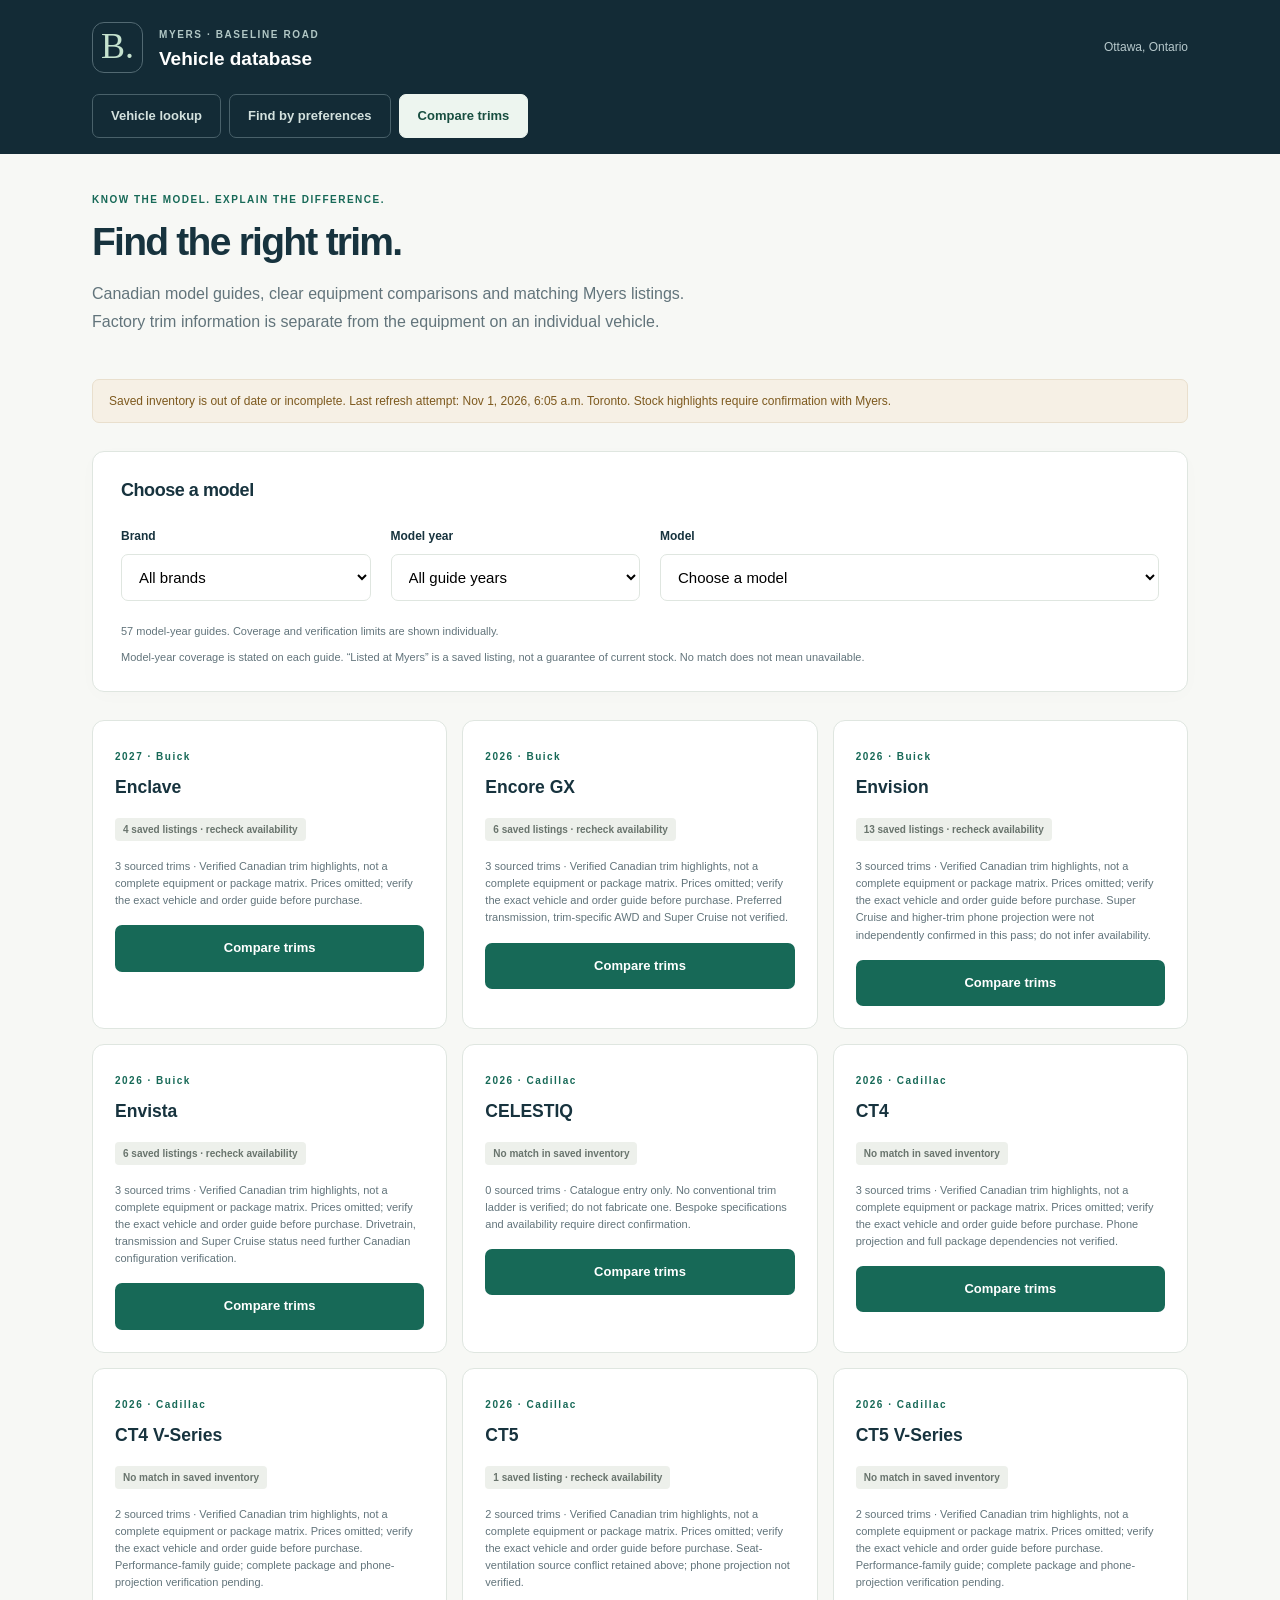
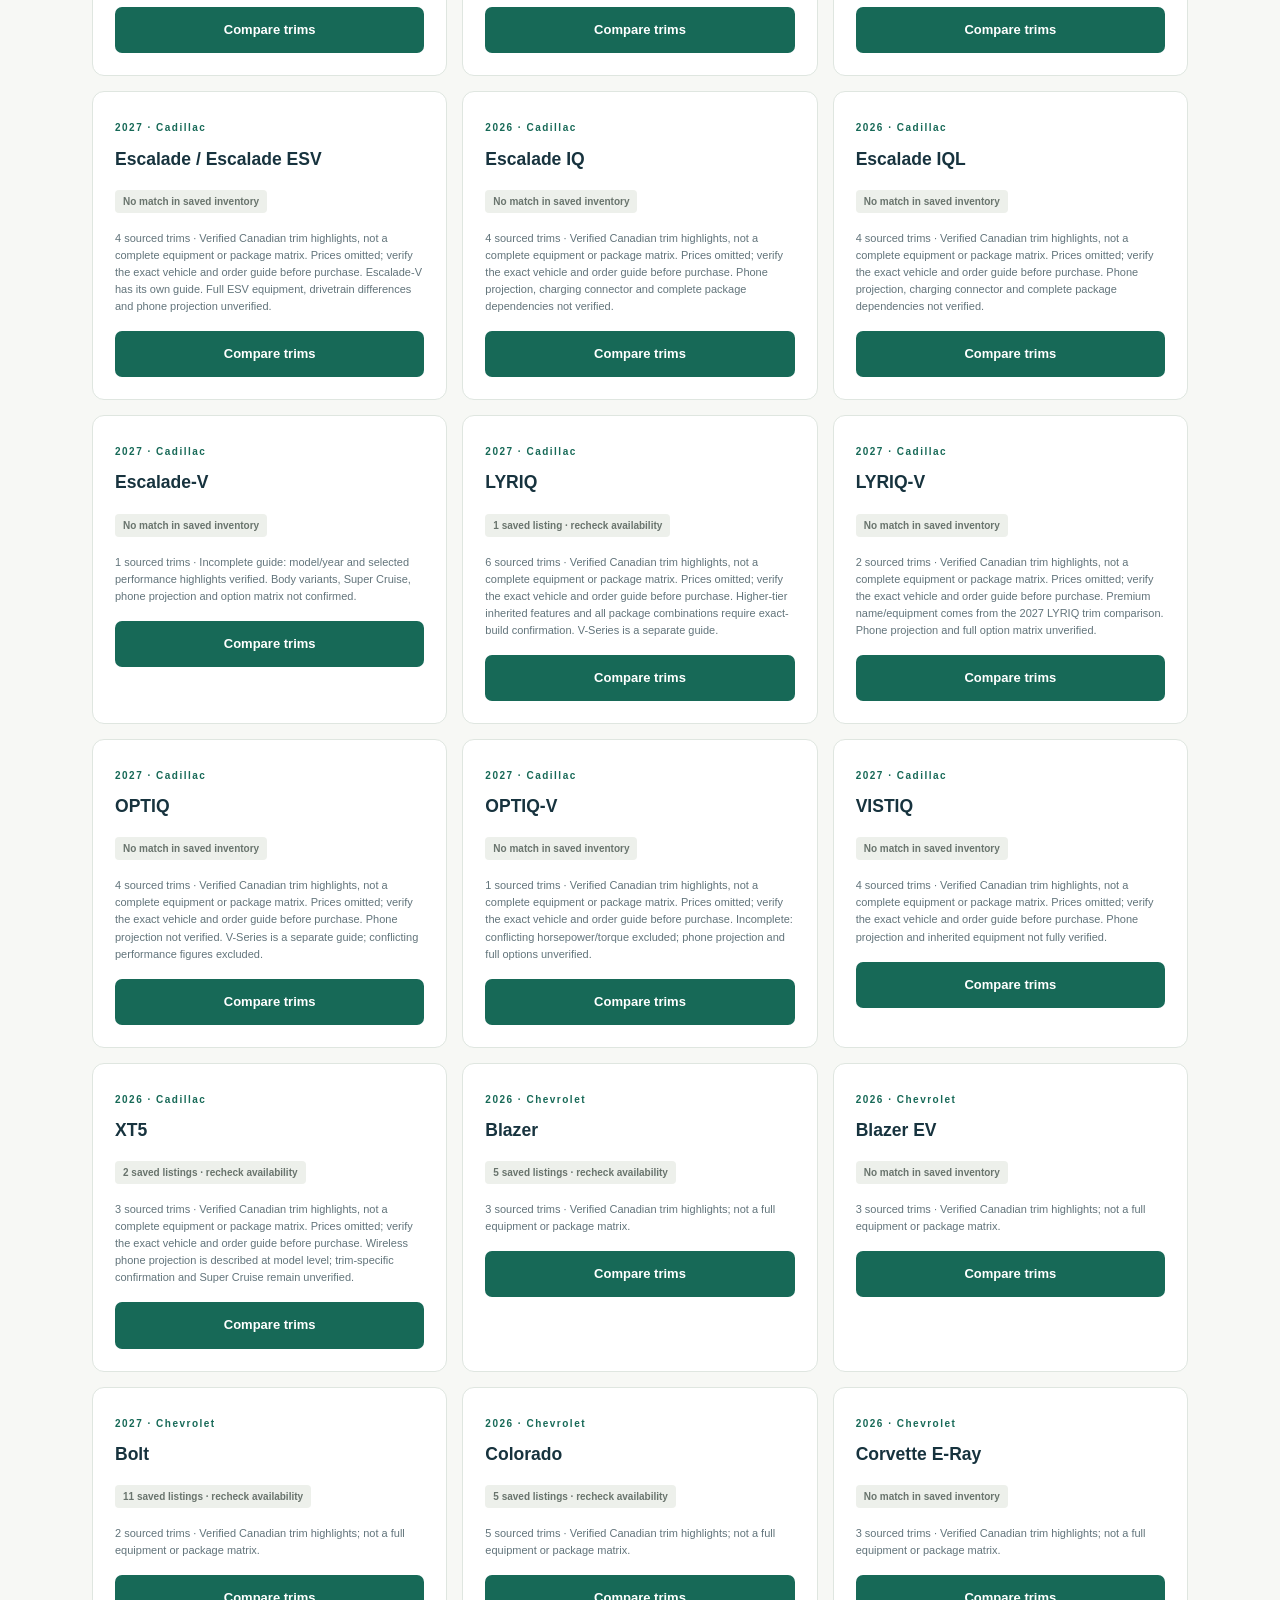
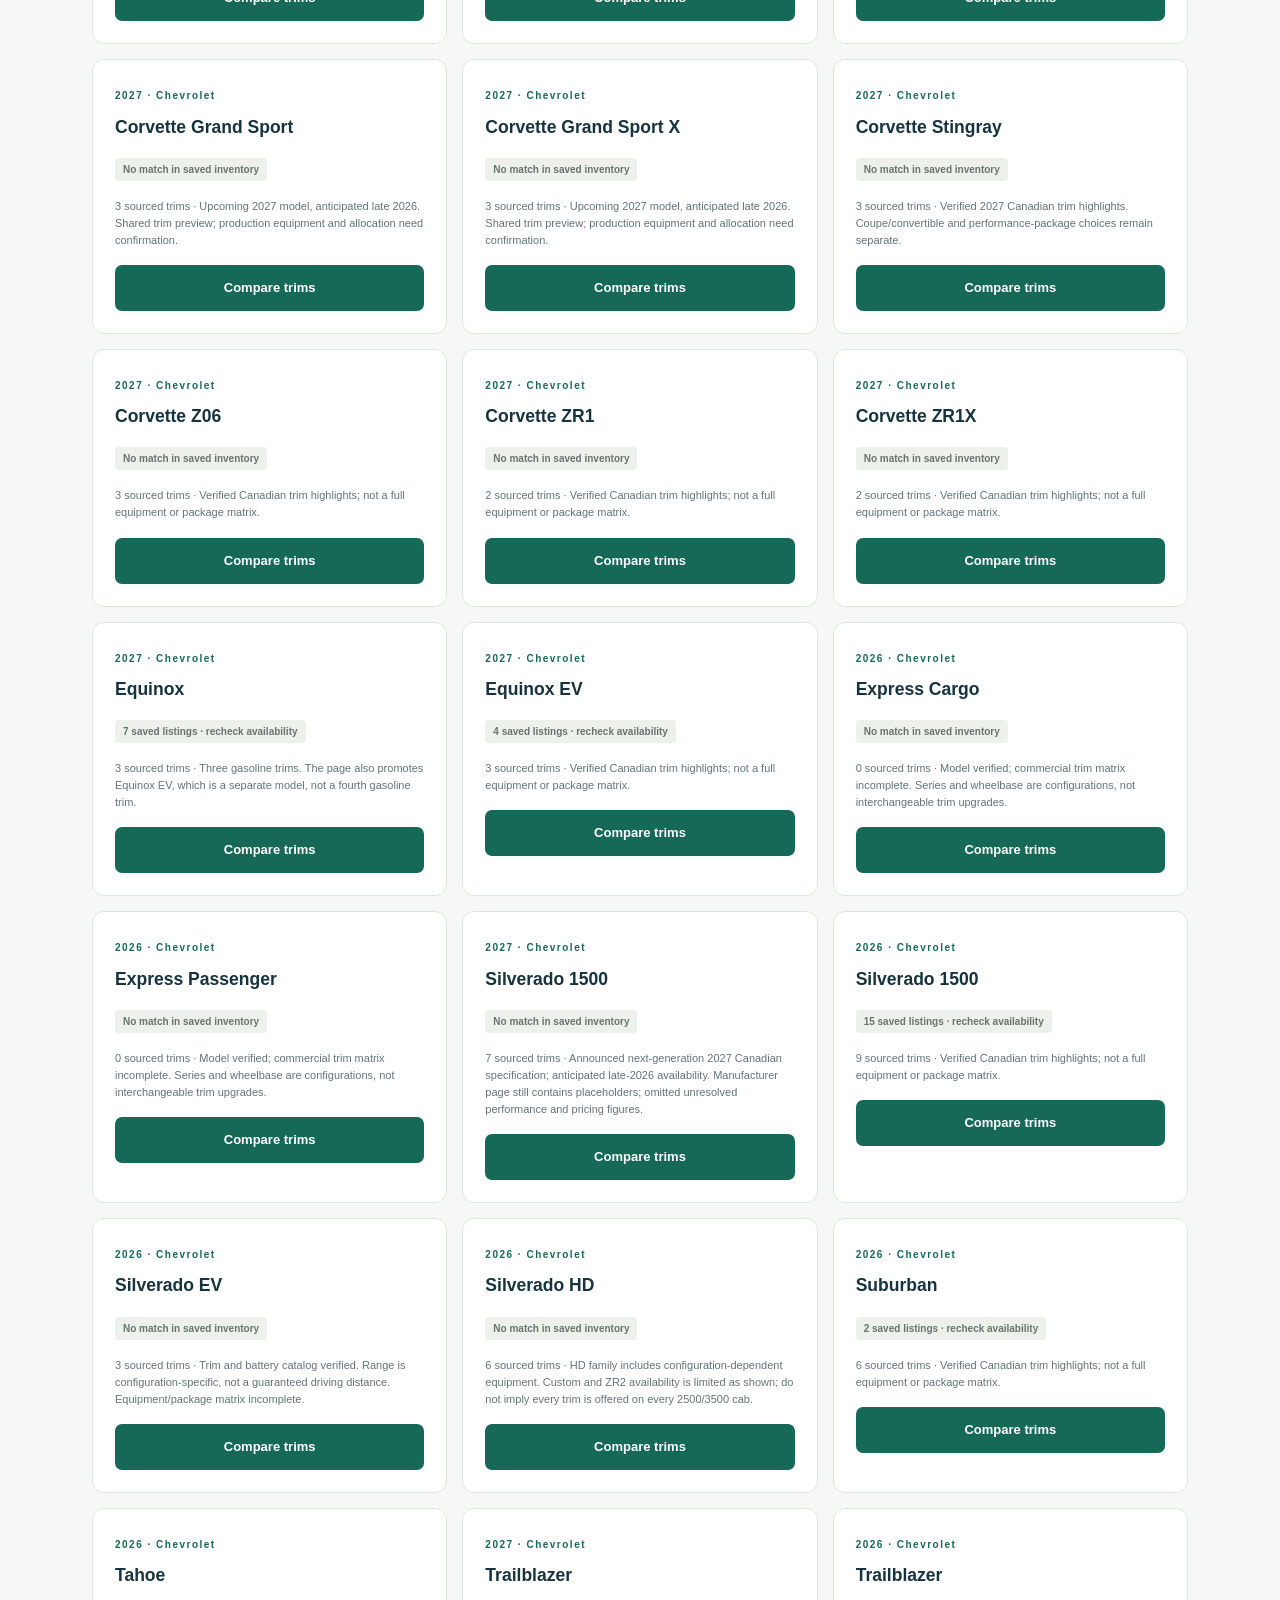
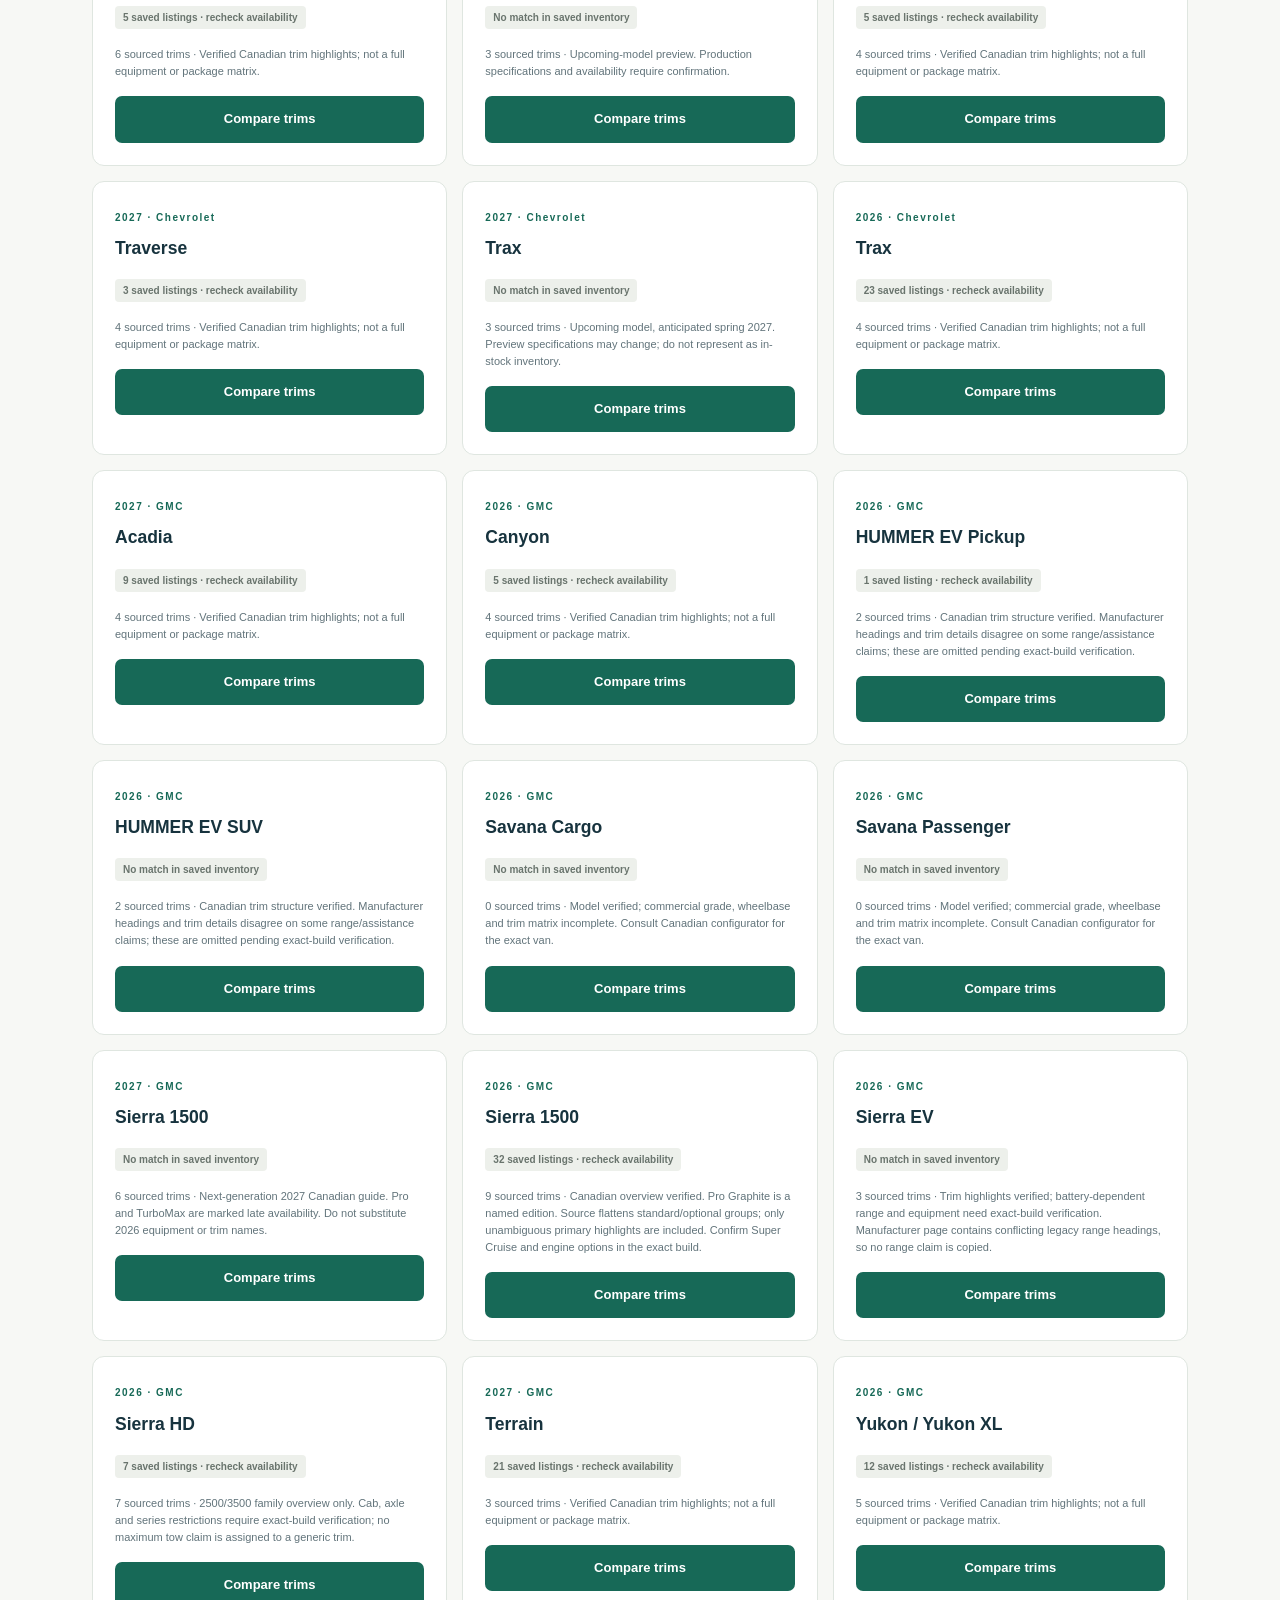
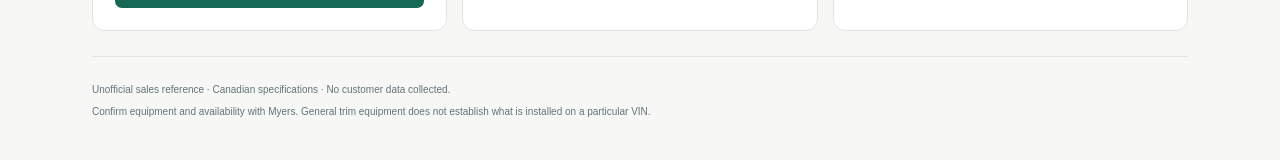
==== trims.html @ 9b8c40e8 "Add sourced Canadian model and trim guides with Myers listing matches" ====
<!doctype html>
<html lang="en"><head><meta charset="utf-8"><meta name="viewport" content="width=device-width,initial-scale=1"><meta name="theme-color" content="#132b36"><title>Baseline · Compare trims</title><link rel="stylesheet" href="styles.css"><link rel="stylesheet" href="trims.css"><script defer src="trims.js"></script></head>
<body><header><div class="shell brand"><div class="monogram" aria-hidden="true">B.</div><div><span class="eyebrow light">MYERS · BASELINE ROAD</span><p class="brand-name">Vehicle database</p></div><span class="location">Ottawa, Ontario</span></div><nav class="shell primary-nav" aria-label="Vehicle tools"><a href="index.html#lookup">Vehicle lookup</a><a href="index.html#preferences">Find by preferences</a><a href="trims.html" aria-current="page">Compare trims</a></nav></header>
<main class="shell"><section class="intro"><div><p class="eyebrow">KNOW THE MODEL. EXPLAIN THE DIFFERENCE.</p><h1>Find the right trim.</h1><p class="lede">Canadian model guides, clear equipment comparisons and matching Myers listings. Factory trim information is separate from the equipment on an individual vehicle.</p></div></section>
<p id="inventory-status" class="notice" role="status">Checking saved Myers listings…</p>
<section class="search-panel"><h2>Choose a model</h2><div class="guide-selectors"><div><label for="guide-make">Brand</label><select id="guide-make" disabled><option value="">All brands</option></select></div><div><label for="guide-year">Model year</label><select id="guide-year" disabled><option value="">All guide years</option></select></div><div><label for="guide-model">Model</label><select id="guide-model" disabled><option value="">Choose a model</option></select></div></div><p id="guide-status" role="status" class="hint">Loading verified guides…</p><p class="hint">Model-year coverage is stated on each guide. “Listed at Myers” is a saved listing, not a guarantee of current stock. No match does not mean unavailable.</p></section>
<div id="model-catalog" class="model-catalog" aria-label="Model guides"></div>
<article id="guide-output" hidden aria-labelledby="guide-title"></article>
<footer><p>Unofficial sales reference · Canadian specifications · No customer data collected.</p><p>Confirm equipment and availability with Myers. General trim equipment does not establish what is installed on a particular VIN.</p></footer></main></body></html>
---- styles.css ----
:root{color-scheme:light;--ink:#17333e;--muted:#62747b;--paper:#f6f7f4;--line:#dbe3df;--teal:#176957;--navy:#132b36}*{box-sizing:border-box}body{margin:0;background:var(--paper);font-family:Inter,ui-sans-serif,-apple-system,BlinkMacSystemFont,"Segoe UI",sans-serif;color:var(--ink);font-size:15px;line-height:1.55}.shell{max-width:1120px;margin:auto;padding-left:32px;padding-right:32px}header{background:var(--navy);color:white}.brand{height:94px;display:flex;align-items:center;gap:16px}.monogram{font-family:Georgia,serif;font-size:36px;width:51px;height:51px;line-height:46px;text-align:center;border:1px solid #526972;border-radius:12px;color:#c5e2ce}.eyebrow{font-size:10px;letter-spacing:.15em;font-weight:750;color:var(--teal);margin:0 0 12px}.eyebrow.light{color:#b1c7c5;letter-spacing:.16em}.brand-name{font-size:19px;font-weight:600;margin:0}.location{margin-left:auto;color:#b7c9cc;font-size:12px}.intro{display:flex;align-items:center;gap:60px;padding:53px 0 30px}.intro>div:first-child{max-width:700px}h1{font-size:43px;letter-spacing:-.045em;line-height:1.15;margin:0 0 16px;font-weight:650}.lede{color:var(--muted);max-width:600px;font-size:16px;margin:0}.address{min-width:180px;border-left:1px solid var(--line);padding-left:28px;display:flex;flex-direction:column;font-size:12px;color:var(--muted)}.address strong{color:var(--ink);font-size:13px}.address-icon{font-size:23px;line-height:1.6;color:var(--teal)}.health{border-top:1px solid var(--line);border-bottom:1px solid var(--line);padding:18px 0;display:flex;justify-content:space-between;gap:20px;font-size:12px}.health>div:first-child{display:grid;grid-template-columns:9px 1fr;column-gap:10px;align-items:center}.health strong{font-size:12px}.health #health-detail{grid-column:2;color:var(--muted)}.dot{height:7px;width:7px;border-radius:50%;background:var(--teal)}.dot.pending{background:#bc9654}.dot.stale{background:#b77521}.dot.error{background:#b34747}.schedule{text-align:right;color:var(--muted);display:flex;flex-direction:column}.schedule strong{color:var(--ink)}.search-panel{background:white;border:1px solid var(--line);padding:25px 28px 20px;border-radius:12px;margin:28px 0;box-shadow:0 3px 10px #17333e03}.search-top{display:flex;justify-content:space-between;align-items:center;margin-bottom:15px}h2{font-size:18px;font-weight:650;letter-spacing:-.025em;margin:0}.counter{font-size:11px;color:var(--muted);padding:4px 9px;background:var(--paper);border-radius:5px}label{font-size:12px;font-weight:600;display:block;margin-bottom:6px}.search-row{display:flex;gap:10px}input{border:1px solid #b8c7c0;border-radius:7px;padding:12px 14px;font:inherit;font-size:15px;width:100%;min-width:0;color:var(--ink);text-transform:uppercase;background:#fff}input::placeholder{text-transform:none;color:#819089}button{font:inherit;font-size:13px;border:0;border-radius:7px;padding:13px 22px;color:white;background:var(--teal);font-weight:650;white-space:nowrap;cursor:pointer}button:hover{background:#105445}button span{margin-left:18px}input:focus-visible,button:focus-visible,a:focus-visible,summary:focus-visible{outline:3px solid #86bdaa;outline-offset:3px}.hint{font-size:11px;margin:9px 0 0;color:var(--muted)}.results-heading{display:flex;align-items:center;justify-content:space-between;margin:30px 0 15px}.results-heading h2{font-size:15px}.text-button{padding:4px 0;background:transparent;color:var(--teal);font-size:12px}.text-button:hover{background:transparent;text-decoration:underline}.empty{border:1px dashed #cbd7d0;border-radius:12px;padding:38px 20px;text-align:center;color:var(--muted);background:#ffffff66}.empty-symbol{font-size:34px;color:#87a59a;line-height:1;margin-bottom:12px}.empty h3{font-size:16px;color:var(--ink);margin:0 0 6px}.empty p{font-size:13px;margin:0;max-width:520px;margin-inline:auto}.vehicle{background:#fff;border:1px solid var(--line);border-radius:12px;overflow:hidden;margin-bottom:16px}.vehicle-header{padding:24px 26px 20px;display:flex;justify-content:space-between;gap:18px}.vehicle h3{font-size:23px;line-height:1.3;letter-spacing:-.035em;margin:4px 0 8px;font-weight:650}.vehicle .eyebrow{margin:0}.identifiers{font-size:12px;color:var(--muted);display:flex;flex-wrap:wrap;gap:5px 18px}.identifiers span{overflow-wrap:anywhere}.identifiers b{color:var(--ink);font-weight:500}.source-link{font-size:12px;font-weight:600;white-space:nowrap;color:var(--teal);align-self:start;text-decoration:none;padding-top:4px}.source-link:hover{text-decoration:underline}.price{font-size:15px;color:var(--ink);font-weight:600;margin:10px 0 0}.feature-section{padding:20px 26px;border-top:1px solid var(--line);background:#fcfdfb}.section-label{font-size:12px;font-weight:650;margin:0 0 13px}.feature-grid{display:grid;grid-template-columns:1fr 1fr;column-gap:35px}.feature{display:flex;align-items:center;justify-content:space-between;gap:10px;padding:9px 0;border-bottom:1px solid #edf0eb;font-size:12px}.badge{display:inline-block;font-size:10px;font-weight:600;line-height:1.5;padding:3px 7px;border-radius:4px;white-space:nowrap}.badge.present{color:#176048;background:#e5f1e9}.badge.absent{color:#794c36;background:#f5e9e2}.badge.not_confirmed{color:#69746d;background:#edf0eb}.evidence{font-size:11px;color:var(--muted);margin:0;padding:2px 0 10px;grid-column:1/-1}.details{border-top:1px solid var(--line);padding:0 26px}summary{padding:17px 0;cursor:pointer;font-size:12px;font-weight:650}.specs{display:grid;grid-template-columns:1fr 1fr;gap:0 30px;margin:0 0 20px}.spec{display:grid;grid-template-columns:minmax(100px,1fr) 1.5fr;gap:15px;border-top:1px solid #edf0eb;padding:9px 0;font-size:12px;overflow-wrap:anywhere}.spec dt{color:var(--muted)}.spec dd{margin:0}.packages{padding-left:18px;font-size:12px}.observed{font-size:10px;color:var(--muted);padding:0 26px 17px;margin:0}.notice{padding:12px 16px;font-size:12px;border-radius:7px;background:#fbf0db;color:#7d591e;border:1px solid #ecdbb8;overflow-wrap:anywhere}.reading-guide{display:grid;grid-template-columns:1fr 1fr;gap:30px;border-top:1px solid var(--line);padding:30px 0;margin-top:35px}.guide-title .eyebrow{margin-bottom:9px}.reading-guide h2{font-size:21px;font-family:Georgia,serif;font-weight:400}.reading-guide p{font-size:11px;color:var(--muted);margin:0 0 9px}.reading-guide .badge{margin-right:7px}footer{border-top:1px solid var(--line);padding:20px 0 35px;color:var(--muted);font-size:10px}footer p{margin:4px 0}a{color:var(--teal)}.sr-only{position:absolute;width:1px;height:1px;overflow:hidden;clip:rect(0,0,0,0);white-space:nowrap}[hidden]{display:none!important}@media(max-width:700px){.shell{padding-left:20px;padding-right:20px}.brand{height:79px}.monogram{height:44px;width:44px;line-height:39px;font-size:30px}.brand-name{font-size:17px}.location,.address{display:none}.intro{padding:34px 0 25px}h1{font-size:34px}.lede{font-size:14px}.health{align-items:start;gap:15px}.schedule{max-width:125px;font-size:10px}.schedule strong{font-size:10px}.health strong{font-size:11px}.health #health-detail{font-size:10px}.search-panel{padding:20px 18px}.search-row{flex-direction:column}.search-row button{padding:12px}.search-row input{font-size:16px}.feature-grid,.specs{grid-template-columns:1fr}.feature{font-size:12px}.vehicle-header{padding:20px;display:block}.vehicle h3{font-size:21px}.source-link{display:inline-block;margin-top:12px}.feature-section,.details{padding-left:20px;padding-right:20px}.observed{padding-left:20px;padding-right:20px}.reading-guide{grid-template-columns:1fr;gap:18px}.identifiers{display:block}.identifiers span{display:block}.counter{font-size:10px}.spec{grid-template-columns:1fr 1.4fr}}@media(prefers-reduced-motion:no-preference){button,a{transition:background-color .15s ease}}

.coverage{font-size:12px;color:var(--muted);margin:16px 0;padding:0 2px}.coverage p{margin:4px 0}.coverage summary{padding:6px 0}.coverage ul{padding-left:20px}.coverage li{margin:5px 0;overflow-wrap:anywhere}



.badge.package_verified{color:#285b78;background:#e6eff6}.evidence-source{display:inline-block;margin:4px 8px 4px 0;font-size:11px}.evidence-provenance{display:block;font-size:11px;color:var(--muted)}

.package-panel{padding:20px 26px;border-top:1px solid var(--line)}.package-audit{font-size:11px;color:var(--muted);margin:0 0 12px}.package-audit.needs-review{color:#855f2a}.package-content{border-top:1px solid #edf0eb}.package-content summary{display:flex;justify-content:space-between;align-items:center;gap:12px;padding:12px 0}.package-content summary:before{content:"+";font-size:15px;color:var(--teal)}.package-content[open] summary:before{content:"−"}.package-name{flex:1}.package-reason{font-size:11px;color:var(--muted)}.package-content .hint{margin-bottom:10px}.package-content .evidence-source{margin-bottom:12px}@media(max-width:700px){.package-panel{padding:20px}.package-content summary{flex-wrap:wrap}.package-content summary .badge{margin-left:22px}}

.paint-identity{display:flex;flex-direction:column;gap:3px;margin:14px 0 6px;padding:10px 12px;border-left:3px solid #8bb3a4;background:#f2f6f0;font-size:13px;overflow-wrap:anywhere}.paint-identity strong{font-weight:650}.paint-identity span{font-size:12px;color:var(--muted)}.paint-evidence{font-size:12px;color:var(--muted)}

.engine-identity{padding:12px 0 3px;margin-top:10px;border-top:1px solid var(--line)}.engine-identity .section-label{margin:0 0 4px}.engine-summary{font-size:13px;font-weight:600;margin:0 0 10px}.engine-fields{display:flex;flex-wrap:wrap;gap:10px 22px;margin:0}.engine-fields div{min-width:90px}.engine-fields dt{font-size:10px;color:var(--muted)}.engine-fields dd{margin:0;font-size:11px;overflow-wrap:anywhere}

/* Customer-facing information hierarchy: calm, legible, no decorative imagery. */
:root{--paper:#f7f8f5;--line:#dfe6e0}.shell{max-width:1160px}.intro{padding-top:46px;padding-bottom:32px}.lede{line-height:1.7;max-width:610px}.health{padding:16px 0}.coverage{margin:12px 0}.coverage>summary{font-size:11px;color:var(--muted);font-weight:500;display:list-item;padding:4px 0}.coverage[open]{padding:12px 16px;border:1px solid var(--line);border-radius:8px;background:#fff}.coverage #refresh-diagnostic{overflow-wrap:anywhere;max-height:180px;overflow:auto}.notice{margin:12px 0;font-size:12px;background:#f6f0e5;border-color:#e9dfcd}.search-panel{box-shadow:0 4px 20px #20392f04;padding:25px 28px}.vehicle{margin-bottom:22px;border-radius:13px;box-shadow:0 3px 16px #17333e03}.vehicle-header{padding:26px 28px 23px}.vehicle-header>div:first-child{flex:1;min-width:0}.vehicle h3{font-size:25px;line-height:1.25;margin-bottom:14px}.identifiers{gap:7px 24px;font-size:12px}.identifiers b{font-weight:600;font-variant-numeric:tabular-nums;letter-spacing:.035em}.paint-identity{border:0;border-radius:6px;background:#eff4ee;padding:12px 14px;margin-top:18px;max-width:640px}.paint-identity strong{font-size:14px}.engine-identity{margin-top:16px;padding-top:15px}.engine-summary{font-size:15px;letter-spacing:-.01em;line-height:1.5}.engine-fields{gap:12px 22px}.engine-fields dt{font-size:10px;letter-spacing:.02em}.engine-fields dd{font-size:12px;margin-top:2px}.feature-section{background:#fbfcfa;padding:22px 28px}.feature{padding:10px 0}.section-label{font-size:12px}.badge{font-size:10px;font-weight:550;padding:4px 8px}.package-panel{padding:20px 28px}.package-content summary{font-weight:550}.package-content .packages{line-height:1.7}.details{padding-inline:28px}.details>summary{font-size:12px;color:var(--teal);font-weight:550}.package-audit{line-height:1.7}.source-link{border:1px solid #d6e2d9;border-radius:6px;padding:8px 11px;font-size:11px}.observed{font-size:10px;padding-inline:28px;line-height:1.6}.reading-guide{padding-block:32px}.reading-guide p{line-height:1.8}.reading-guide .badge{vertical-align:baseline}footer{line-height:1.8}
@media(max-width:700px){.intro{padding-top:30px;padding-bottom:25px}.search-panel{padding:20px}.vehicle-header{padding:22px 20px}.vehicle h3{font-size:23px}.vehicle-header .source-link{margin-top:16px}.identifiers span{margin-bottom:5px}.engine-fields{display:grid;grid-template-columns:repeat(2,minmax(0,1fr));gap:12px 16px}.engine-fields div{min-width:0}.engine-summary{font-size:14px}.feature-section,.package-panel{padding:20px}.details{padding-inline:20px}.observed{padding-inline:20px}.package-content summary .badge{margin-top:2px}.paint-identity{margin-top:14px}.coverage>summary{font-size:11px}}
/* Customer-facing essentials and comparison */
.intro{padding-top:38px;gap:35px}h1{font-size:39px}.vehicle-header>div:first-child{flex:1;min-width:0}.quick-facts{display:grid;grid-template-columns:1fr 1fr;gap:12px 24px;margin:20px 0 0}.quick-facts>div{border-left:2px solid #9bc1b2;padding-left:12px}.quick-facts dt{font-size:11px;color:var(--muted);margin-bottom:3px}.quick-facts dd{margin:0;font-size:15px;font-weight:600;overflow-wrap:anywhere}.card-actions{padding:0 26px 18px;display:flex;gap:8px}.secondary-button{background:#eef4f0;color:var(--teal);padding:8px 12px;font-size:11px}.secondary-button:hover{background:#ddebe3}.compare-panel{border:1px solid #bdcfc5;background:#fff;border-radius:12px;padding:24px 28px;margin:24px 0}.compare-panel .eyebrow{margin-bottom:5px}.compare-intro{font-size:12px;color:var(--muted);margin:0 0 16px}.compare-selectors{display:grid;grid-template-columns:1fr 1fr;gap:20px}.compare-selector{background:#f7f9f6;padding:15px;border-radius:8px;border:1px solid var(--line)}.compare-selector input{font-size:13px;padding:10px}.compare-selector button[type=submit]{font-size:12px;padding:10px 12px}.selected-vehicle{font-size:12px;margin-top:10px;min-height:20px;overflow-wrap:anywhere}.difference-toggle{display:flex;align-items:center;gap:8px;margin:20px 0 8px;font-size:12px;cursor:pointer}.difference-toggle input{width:17px;height:17px;margin:0;accent-color:var(--teal)}.comparison-scroll{overflow-x:auto;margin-top:16px;border:1px solid var(--line);border-radius:8px}.comparison-scroll:focus-visible{outline:3px solid #86bdaa;outline-offset:3px}.comparison-table{border-collapse:collapse;width:100%;table-layout:fixed;min-width:520px;font-size:12px}.comparison-table th,.comparison-table td{text-align:left;vertical-align:top;padding:13px 15px;border-bottom:1px solid var(--line);overflow-wrap:anywhere}.comparison-table tr:last-child>*{border-bottom:0}.comparison-table th:first-child{width:25%;font-weight:600}.comparison-table thead{background:var(--navy);color:#fff}.comparison-table thead strong{display:block;font-size:14px;margin:7px 0}.comparison-table small{display:block;font-weight:400;color:#d4e0de;font-size:10px}.comparison-letter{display:inline-block;background:#37575e;border-radius:4px;padding:2px 8px;font-size:11px}.comparison-table tbody th{color:var(--muted)}.comparison-table td+td{border-left:1px solid var(--line)}.comparison-table tr.different{background:#f1f6f3}.comparison-table .unknown{color:#727b76;font-weight:400}.comparison-empty{color:var(--muted);padding:24px!important}.package-items>li{margin:10px 0}.package-item-name{margin-right:8px}.item-evidence{margin-top:4px;color:var(--muted)}.item-evidence summary{padding:3px 0;font-size:11px}.item-evidence p{font-size:11px;margin:5px 0}.coverage{border-bottom:1px solid var(--line);padding-bottom:8px}.coverage>summary{font-size:11px}button:disabled,input:disabled{opacity:.5;cursor:default}.source-link{white-space:normal;min-width:110px}.package-panel>.section-label{margin-bottom:7px}#compare-status{min-height:18px}
@media(max-width:700px){h1{font-size:33px}.compare-panel{padding:20px}.compare-selectors{grid-template-columns:1fr;gap:12px}.compare-selector .search-row{flex-direction:row}.compare-selector input{font-size:16px}.quick-facts{gap:13px}.quick-facts dd{font-size:14px}.card-actions{padding-left:20px;padding-right:20px}.compare-panel .search-top{gap:15px;align-items:flex-start}.compare-panel .text-button{white-space:normal;text-align:left}.comparison-table th,.comparison-table td{padding:12px 10px}}@media(max-width:380px){.quick-facts{grid-template-columns:1fr}.shell{padding-left:14px;padding-right:14px}.compare-panel{padding:16px}}

#refresh-diagnostic,.coverage p{overflow-wrap:anywhere}.compare-heading:focus{outline:none}

/* Search feedback stays directly beside the controls, not below the comparison. */
.search-feedback{margin-top:16px;padding:12px 14px;border:1px solid var(--line);border-radius:7px;background:var(--paper);font-size:13px;overflow-wrap:anywhere}.search-feedback p{margin:0}.search-feedback.success{background:#eaf5ee;border-color:#a7c9b3;color:#174d38}.search-feedback.notice{background:#fbf0db;border-color:#ecdbb8;color:#704d18}.search-feedback.error{background:#faeded;border-color:#d8aaaa;color:#7a3030}.search-feedback-actions{display:flex;flex-wrap:wrap;gap:8px 16px;align-items:center}.search-feedback-actions:has(button:not([hidden])){margin-top:10px}#results-title{scroll-margin-top:24px}#results-title:focus-visible{outline:3px solid #86bdaa;outline-offset:5px}

.vehicle-designations{display:flex;gap:8px;flex-wrap:wrap;margin:-4px 0 14px}.badge.condition{background:#e5f1e9;color:#174d38;font-size:12px}.badge.demo{background:#e6eff6;color:#285b78;font-size:12px}.quick-facts .odometer-fact{border-left-color:var(--teal)}

.seating-details{padding:4px 0 20px;margin-bottom:18px;border-bottom:1px solid var(--line)}.seating-details .quick-facts{margin-top:10px}.seating-details .hint{overflow-wrap:anywhere}

/* Two focused tools; preference cards stay compact until details are requested. */
.primary-nav{display:flex;gap:8px;padding-bottom:16px}.primary-nav a{display:inline-flex;align-items:center;justify-content:center;min-height:44px;padding:10px 18px;border:1px solid #49616a;border-radius:7px;color:#d3e1de;font-size:13px;font-weight:600;text-decoration:none}.primary-nav a:hover{background:#29444e}.primary-nav a[aria-current=page]{background:#edf5ef;border-color:#edf5ef;color:#184e40}.preferences-panel{background:#fff;border:1px solid var(--line);border-radius:12px;margin:28px 0;padding:26px 28px;box-shadow:0 4px 20px #20392f04}.preferences-panel .eyebrow{margin-bottom:6px}.preferences-intro{font-size:13px;color:var(--muted);margin:0 0 24px;max-width:690px}.preferences-intro strong{color:var(--ink)}.preferences-panel fieldset{border:0;padding:0;margin:0;min-width:0}.preferences-panel legend{padding:0;margin-bottom:14px;float:none}.preference-fields{display:grid;grid-template-columns:repeat(4,minmax(0,1fr));gap:20px 16px}.preference-fields>div{min-width:0}.preference-fields label{margin-bottom:7px}.preference-fields input,.preference-fields select{width:100%;min-width:0;min-height:46px;padding:11px 12px;border:1px solid #b8c7c0;border-radius:7px;font:inherit;font-size:14px;color:var(--ink);background-color:#fff;text-transform:none}.preference-fields select{padding-right:26px}.preference-fields select:focus-visible{outline:3px solid #86bdaa;outline-offset:3px}.preference-notes{margin:17px 0 22px;padding:12px 14px;background:var(--paper);border-radius:7px}.preference-notes p{color:var(--muted);font-size:11px;line-height:1.7;margin:0 0 2px}.preferences-panel .required-features{border-top:1px solid var(--line);padding-top:15px;margin-top:8px}.required-features legend{padding-right:12px}.required-features legend span{display:inline-block;font-size:11px;color:var(--muted);font-weight:400;margin-left:5px}.preference-feature-grid{display:grid;grid-template-columns:repeat(3,minmax(0,1fr));gap:10px}.preference-feature{display:flex;align-items:center;gap:10px;min-height:46px;padding:11px 12px;border:1px solid var(--line);border-radius:7px;margin:0;font-weight:500;font-size:12px;cursor:pointer;line-height:1.4}.preference-feature:hover{background:#f3f7f2}.preference-feature:has(input:checked){border-color:#6a9b86;background:#edf6ef;color:#174d38}.preference-feature input{width:17px;height:17px;flex-shrink:0;margin:0;padding:0;accent-color:var(--teal)}.preference-submit{display:flex;align-items:center;gap:24px;margin-top:24px}.preference-submit button{min-height:44px}.preference-accuracy{line-height:1.7;margin-top:12px;max-width:850px}.preference-results-heading{display:flex;align-items:end;justify-content:space-between;gap:16px;margin:28px 0 14px}.preference-results-heading .eyebrow{margin-bottom:6px}.preference-results-heading p:not(.eyebrow){font-size:11px;color:var(--muted);margin:0}.applied-preferences{display:flex;flex-wrap:wrap;gap:7px;margin-bottom:20px}.preference-chip{padding:5px 10px;border-radius:6px;border:1px solid #d2e2d7;background:#edf4ed;font-size:11px;line-height:1.5;color:#295b47}.preference-results{display:grid;grid-template-columns:repeat(2,minmax(0,1fr));gap:18px}.match-card{display:flex;flex-direction:column;min-width:0;border:1px solid var(--line);background:#fff;border-radius:12px;padding:22px;box-shadow:0 3px 16px #17333e03}.match-designations{display:flex;gap:7px;align-items:center;flex-wrap:wrap}.match-designations .badge{font-size:10px}.match-body{font-size:11px;color:var(--muted);margin-left:auto}.match-card h3{font-size:20px;line-height:1.3;letter-spacing:-.025em;font-weight:650;margin:14px 0 8px}.match-stock{font-size:10px;color:var(--muted);overflow-wrap:anywhere;letter-spacing:.015em;margin:0}.match-price{font-size:22px;font-weight:650;letter-spacing:-.03em;line-height:1.3;margin:18px 0}.match-facts{display:grid;grid-template-columns:minmax(65px,.6fr) minmax(0,1.4fr);gap:14px;margin:0 0 14px}.match-facts dt{font-size:10px;color:var(--muted);margin-bottom:3px}.match-facts dd{font-size:12px;font-weight:550;margin:0;overflow-wrap:anywhere}.match-proof{color:#295b47;font-size:11px;margin:0 0 8px}.match-observed{font-size:10px;color:var(--muted);margin:0 0 18px}.match-actions{display:flex;align-items:center;gap:7px;flex-wrap:wrap;margin-top:auto;padding-top:16px;border-top:1px solid var(--line)}.match-actions button{min-height:42px;padding:9px 12px;font-size:11px}.match-actions .match-detail-button{margin-right:auto}.more-matches{display:flex;flex-direction:column;align-items:center;gap:12px;padding:24px 0 12px}.more-matches .hint{margin:0}.more-matches button{min-height:44px}.preference-detail-heading{display:flex;align-items:center;gap:20px;margin:28px 0 18px}.preference-detail-heading button{min-height:44px}#preferences-heading,#search-heading,#preference-results-title,#preference-detail-title,.match-card{scroll-margin-top:24px}#preferences-heading:focus-visible,#search-heading:focus-visible,#preference-results-title:focus-visible,#preference-detail-title:focus-visible,.match-card:focus-visible{outline:3px solid #86bdaa;outline-offset:5px}.preference-fields select:disabled,fieldset:disabled .preference-feature{opacity:.5;cursor:default}
@media(max-width:900px){.preference-fields{grid-template-columns:repeat(2,minmax(0,1fr))}.preference-feature-grid{grid-template-columns:repeat(2,minmax(0,1fr))}}
@media(max-width:700px){.primary-nav{gap:8px;padding-bottom:14px}.primary-nav a{font-size:12px;padding:10px 13px;flex:1}.preferences-panel{padding:22px 20px}.preferences-panel .search-top{align-items:start;gap:12px}.preferences-panel .search-top>.counter{display:none}.preferences-intro{font-size:13px;margin-bottom:22px}.preference-fields{gap:17px 12px}.preference-fields input,.preference-fields select{font-size:16px;padding:11px 9px}.preference-fields select{padding-right:22px}.preference-fields label{font-size:11px}.required-features legend span{display:block;margin:3px 0 0}.preference-feature-grid{gap:8px}.preference-feature{font-size:11px;padding:10px;gap:8px}.preference-submit{gap:18px;flex-wrap:wrap}.preference-submit button[type=submit]{width:100%;font-size:13px}.preference-submit .text-button{margin-top:-8px}.preference-results{grid-template-columns:1fr;gap:14px}.preference-results-heading{display:block}.preference-results-heading p:not(.eyebrow){margin-top:8px}.match-card{padding:20px}.match-card h3{font-size:21px}.match-facts{grid-template-columns:minmax(65px,.7fr) minmax(0,1.3fr)}.preference-detail-heading{flex-wrap:wrap;gap:12px}.preference-detail-heading h2{font-size:15px}}
@media(max-width:380px){.primary-nav a{font-size:11px;padding:9px}.preferences-panel{padding:20px 16px}.preference-feature-grid{grid-template-columns:1fr}.preference-fields{grid-template-columns:1fr}.match-actions{gap:6px}.match-actions button{padding:9px 10px}}
---- trims.css ----
.guide-selectors{display:grid;grid-template-columns:1fr 1fr 2fr;gap:20px;margin:22px 0}.guide-selectors label{display:block;margin-bottom:8px}.guide-selectors select{width:100%;padding:13px;border:1px solid var(--line);background:white;border-radius:7px;font:inherit}.model-catalog{display:grid;grid-template-columns:repeat(3,1fr);gap:15px;margin:25px 0}.model-card,.trim-card{border:1px solid var(--line);border-radius:12px;background:white;padding:22px}.model-card h3{margin:8px 0 15px}.model-card button{width:100%;margin-top:16px}.model-card .badge{display:inline-block;margin-bottom:8px}.guide-heading{margin:40px 0 20px}.guide-heading h2{font-size:32px;line-height:1.2}.guide-section{margin:30px 0}.guide-section>h3{font-size:23px;margin-bottom:16px}.trim-cards{display:grid;grid-template-columns:repeat(auto-fit,minmax(225px,1fr));gap:16px}.trim-card h4{font-size:21px;margin:0 0 12px}.trim-card ul,.guide-list{padding-left:20px;line-height:1.7}.guide-matrix{overflow:auto;border:1px solid var(--line);border-radius:10px;background:#fff}.guide-matrix table{border-collapse:collapse;min-width:650px;width:100%;font-size:13px}.guide-matrix th,.guide-matrix td{text-align:left;vertical-align:top;padding:16px;border-bottom:1px solid var(--line);min-width:150px}.guide-matrix th{background:#edf3ee}.guide-matrix th:first-child{min-width:190px}.guide-matrix .badge{display:block;width:fit-content;margin-bottom:7px}.guide-matrix a,.trim-card a{font-size:11px}.guide-source{font-size:12px;line-height:1.8}.guide-stock{border-left:4px solid #ad8959;background:#f8f2e8;padding:13px;font-size:12px;line-height:1.6}.guide-stock.fresh{border-color:#36735f;background:#eef6f0}.guide-faq{background:white;border:1px solid var(--line);border-radius:10px;padding:18px 22px}.guide-faq dt{font-weight:bold;margin-top:13px}.guide-faq dd{margin:6px 0 16px;line-height:1.6}.guide-price{font-size:13px;color:var(--muted)}.guide-stock-cards{display:grid;grid-template-columns:repeat(auto-fit,minmax(245px,1fr));gap:15px}.guide-stock-card{background:white;border:1px solid var(--line);border-radius:10px;padding:20px}.guide-stock-card a{display:inline-block;margin:8px 10px 0 0}.guide-stock-card p{font-size:13px;line-height:1.6}.guide-legend{font-size:12px;line-height:1.8}.guide-heading:focus{outline:none}.guide-upgrades{display:grid;gap:12px}.guide-upgrades>div{padding:18px;border:1px solid var(--line);background:white;border-radius:9px}.primary-nav{flex-wrap:wrap}@media(max-width:750px){.guide-selectors,.model-catalog{grid-template-columns:1fr}.guide-heading h2{font-size:27px}.guide-matrix th,.guide-matrix td{padding:12px}.guide-selectors select{font-size:16px}}@media print{header,.search-panel,.model-catalog,footer{display:none}.guide-matrix{overflow:visible}.guide-section{break-inside:avoid}.guide-matrix table{min-width:0;font-size:9px}.guide-matrix th,.guide-matrix td{min-width:0;padding:6px}}
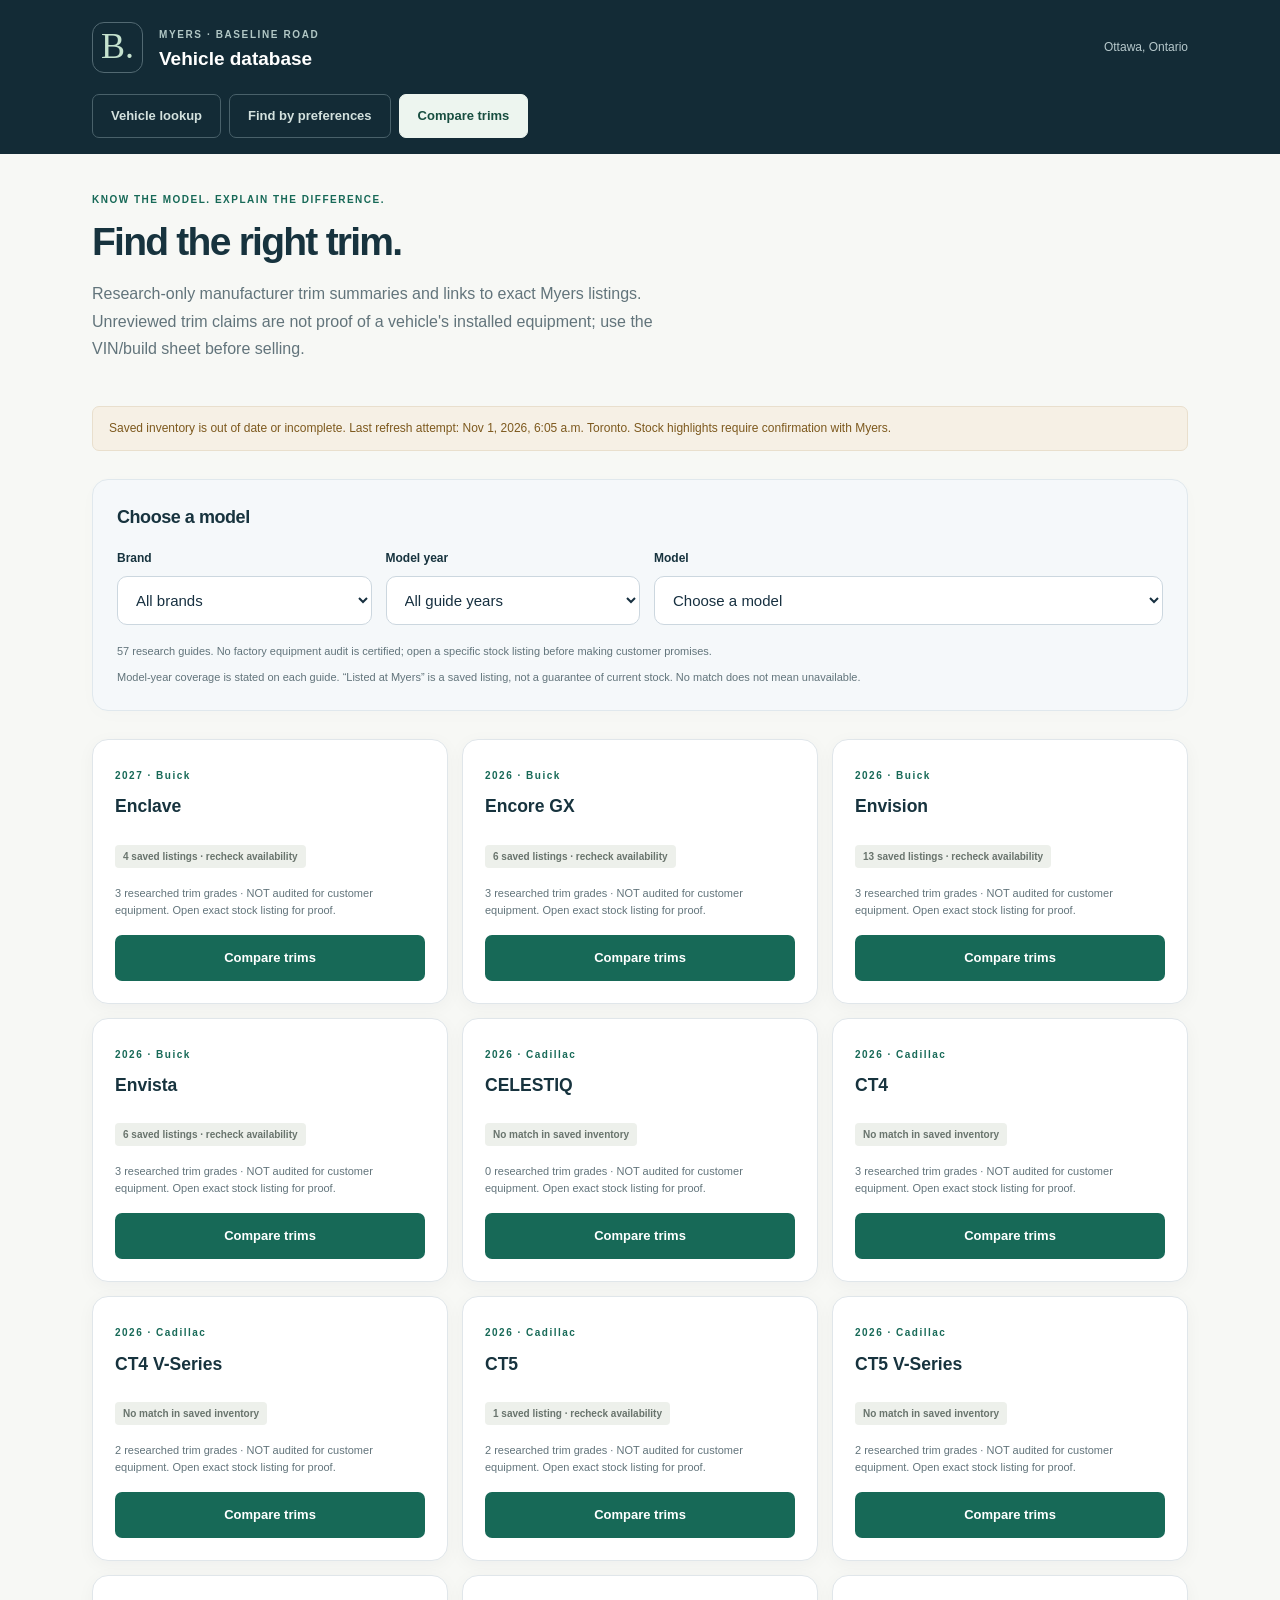
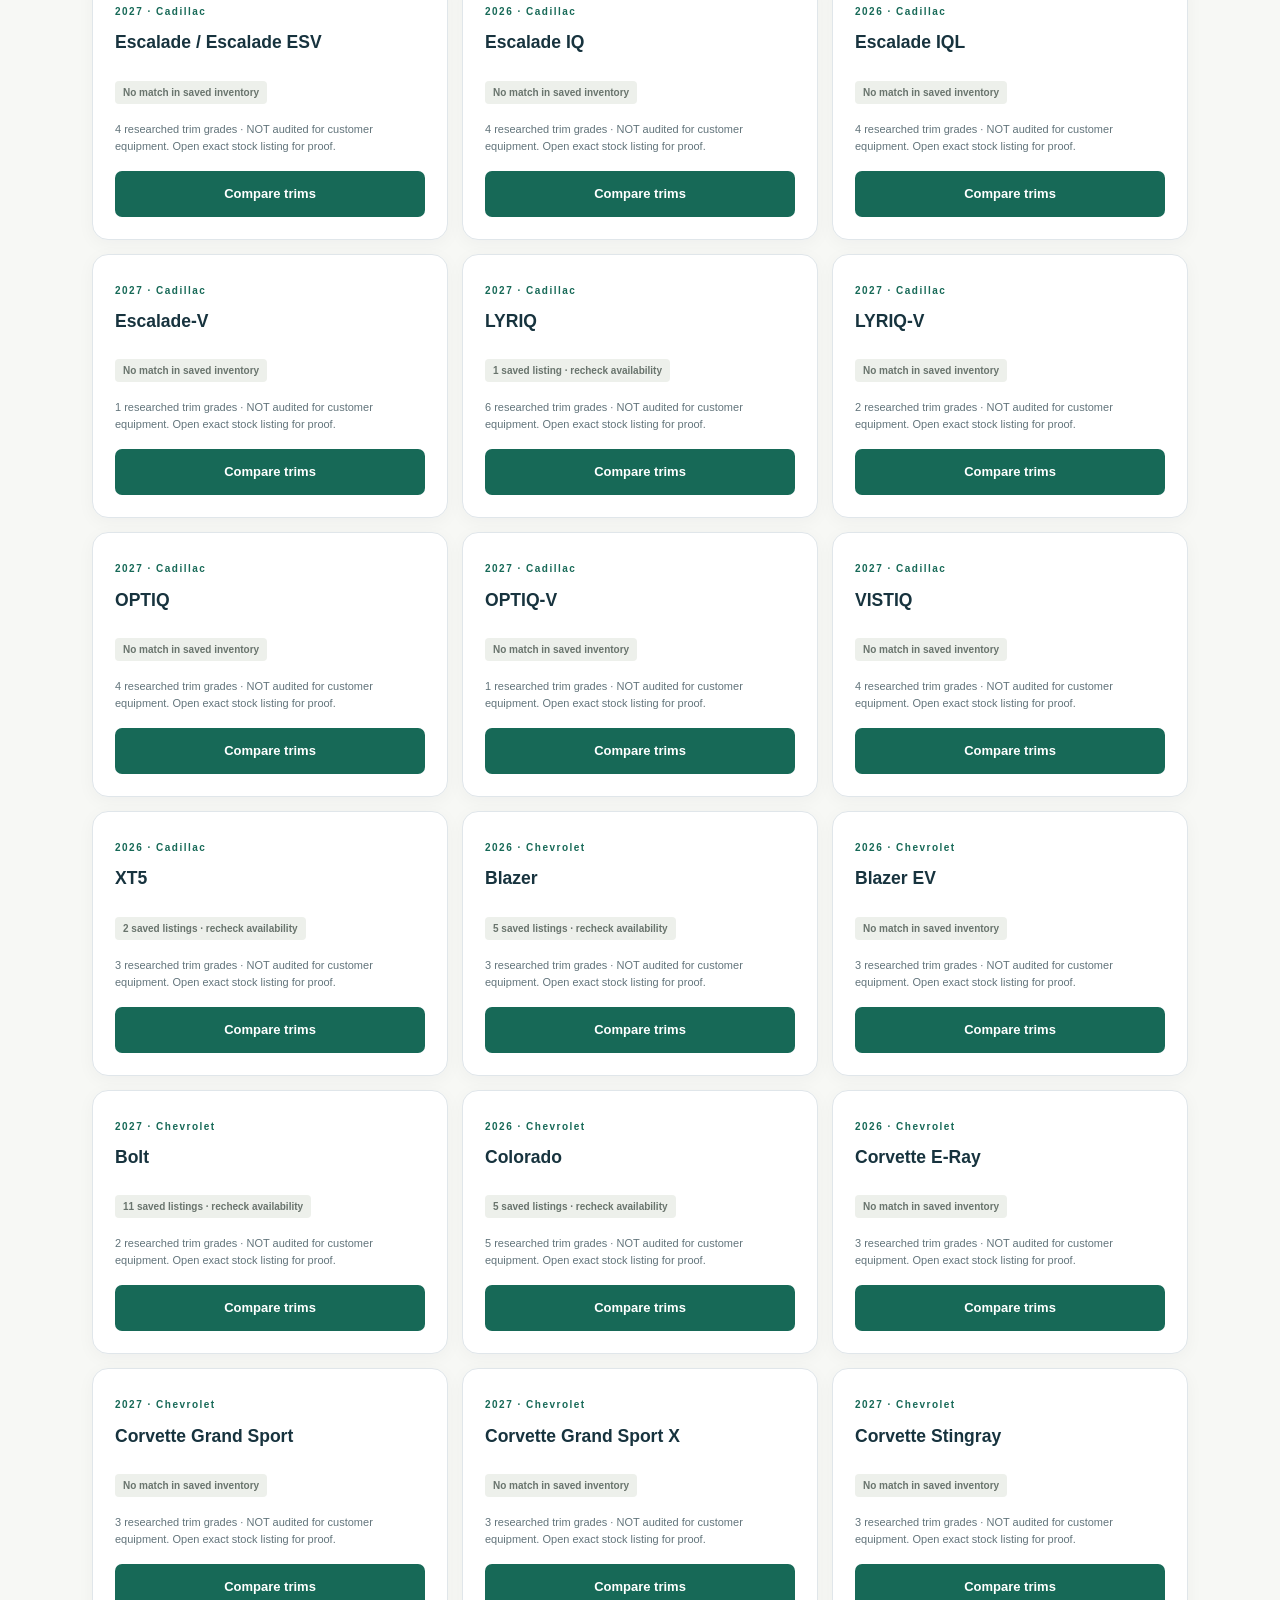
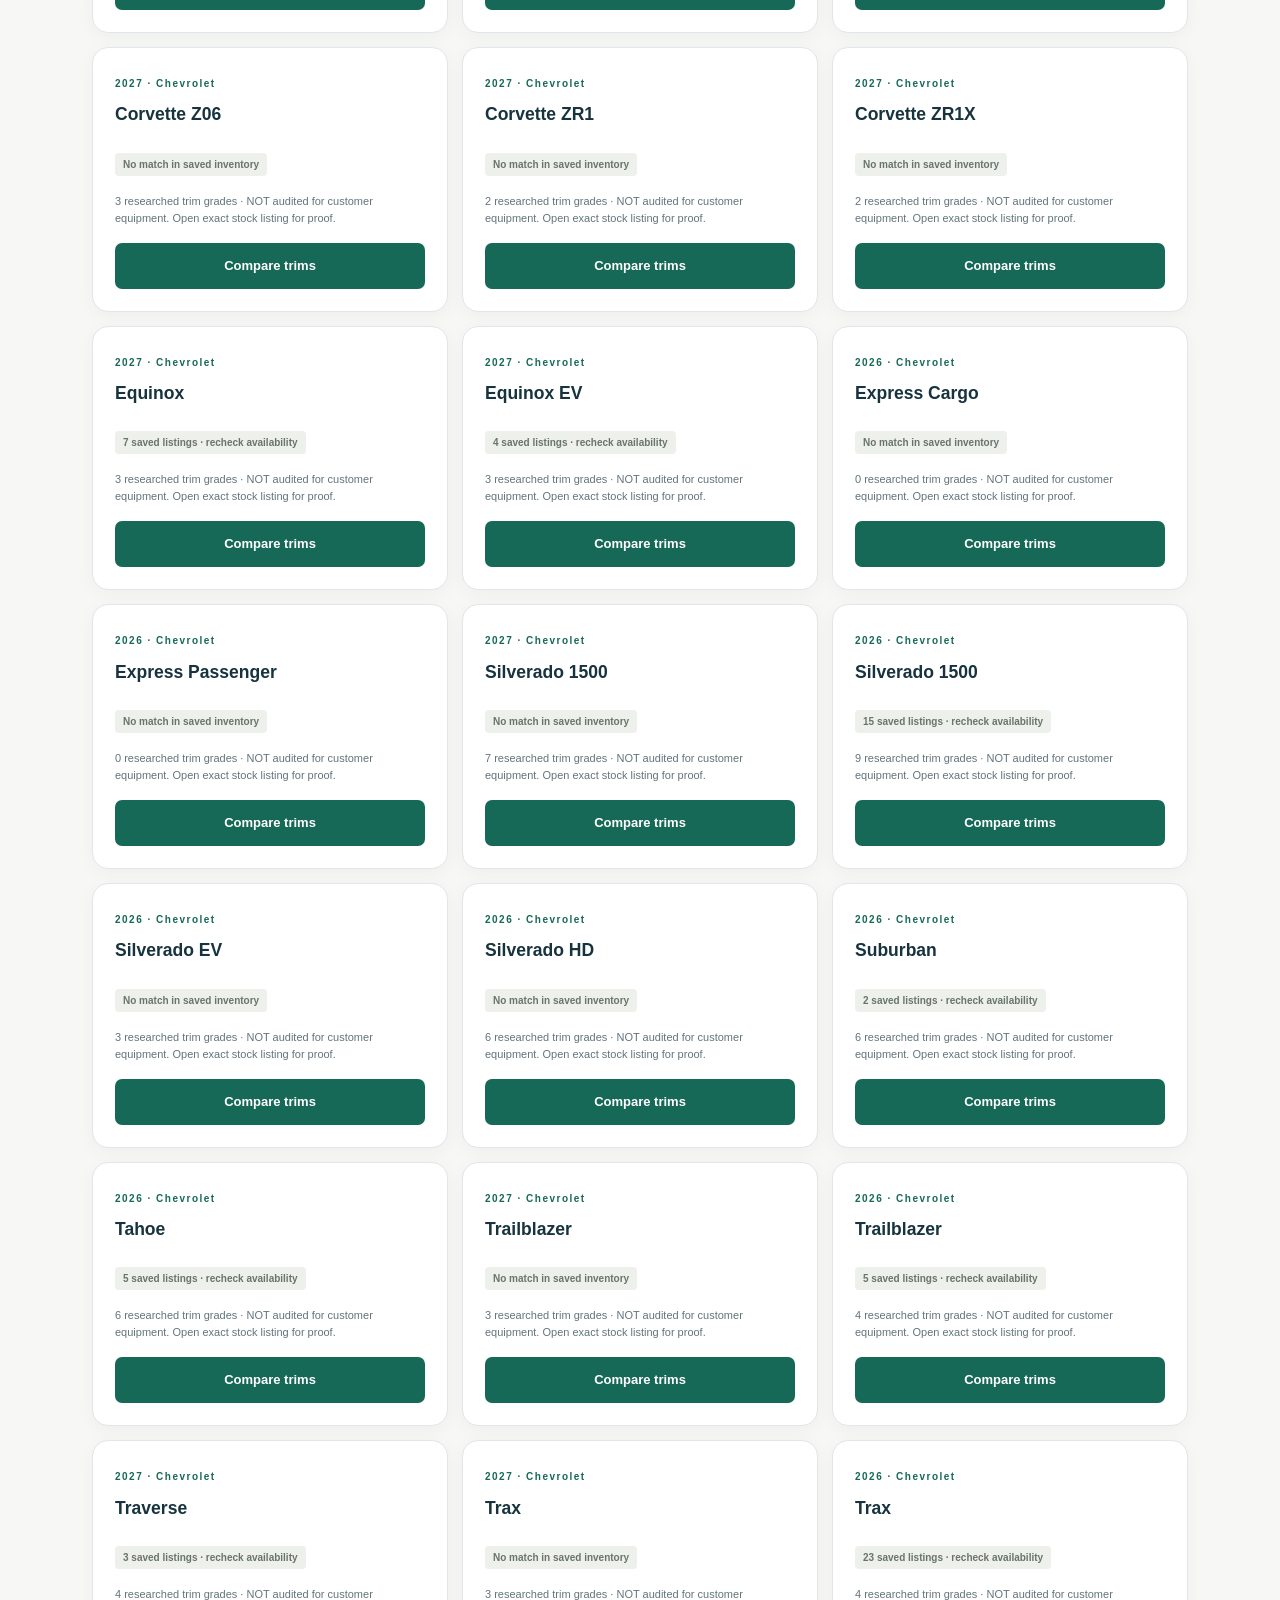
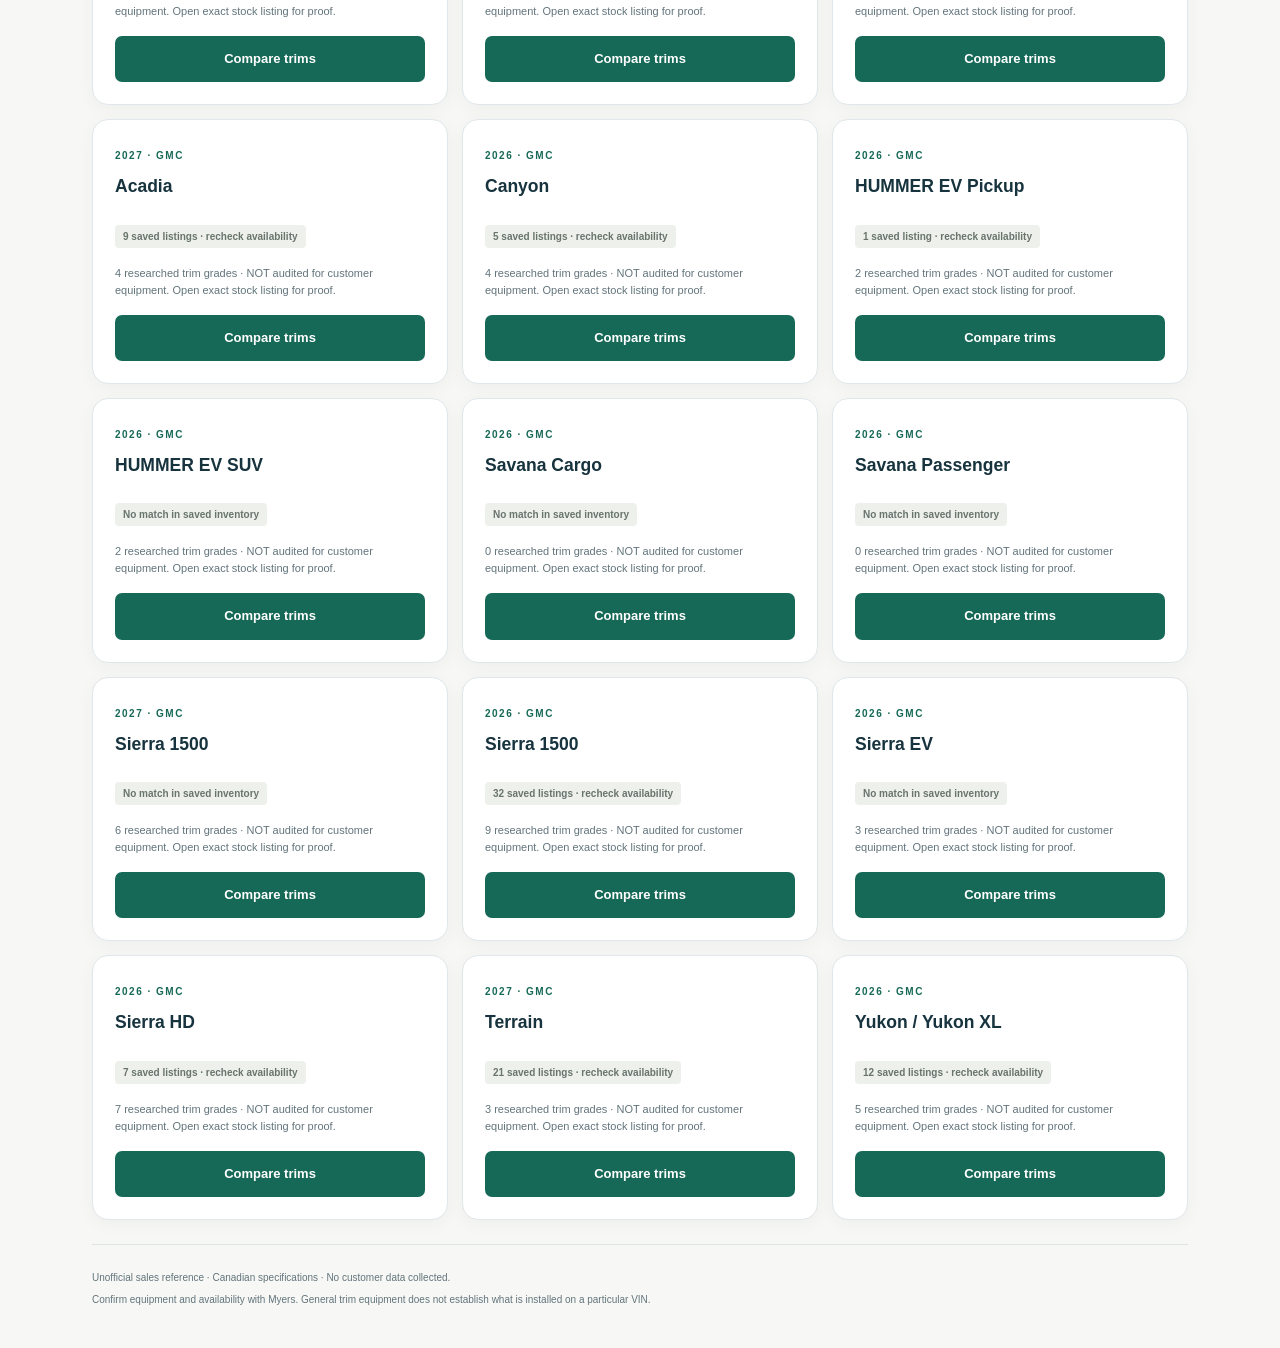
==== commit c430504a: "Make unverified prices and general model research unmistakable on customer-facing screen" ====
--- a/trims.html
+++ b/trims.html
@@ -1,9 +1,9 @@
 <!doctype html>
 <html lang="en"><head><meta charset="utf-8"><meta name="viewport" content="width=device-width,initial-scale=1"><meta name="theme-color" content="#132b36"><title>Baseline · Compare trims</title><link rel="stylesheet" href="styles.css"><link rel="stylesheet" href="trims.css"><script defer src="trims.js"></script></head>
 <body><header><div class="shell brand"><div class="monogram" aria-hidden="true">B.</div><div><span class="eyebrow light">MYERS · BASELINE ROAD</span><p class="brand-name">Vehicle database</p></div><span class="location">Ottawa, Ontario</span></div><nav class="shell primary-nav" aria-label="Vehicle tools"><a href="index.html#lookup">Vehicle lookup</a><a href="index.html#preferences">Find by preferences</a><a href="trims.html" aria-current="page">Compare trims</a></nav></header>
-<main class="shell"><section class="intro"><div><p class="eyebrow">KNOW THE MODEL. EXPLAIN THE DIFFERENCE.</p><h1>Find the right trim.</h1><p class="lede">Canadian model guides, clear equipment comparisons and matching Myers listings. Factory trim information is separate from the equipment on an individual vehicle.</p></div></section>
+<main class="shell"><section class="intro"><div><p class="eyebrow">KNOW THE MODEL. EXPLAIN THE DIFFERENCE.</p><h1>Find the right trim.</h1><p class="lede">Research-only manufacturer trim summaries and links to exact Myers listings. Unreviewed trim claims are not proof of a vehicle's installed equipment; use the VIN/build sheet before selling.</p></div></section>
 <p id="inventory-status" class="notice" role="status">Checking saved Myers listings…</p>
-<section class="search-panel"><h2>Choose a model</h2><div class="guide-selectors"><div><label for="guide-make">Brand</label><select id="guide-make" disabled><option value="">All brands</option></select></div><div><label for="guide-year">Model year</label><select id="guide-year" disabled><option value="">All guide years</option></select></div><div><label for="guide-model">Model</label><select id="guide-model" disabled><option value="">Choose a model</option></select></div></div><p id="guide-status" role="status" class="hint">Loading verified guides…</p><p class="hint">Model-year coverage is stated on each guide. “Listed at Myers” is a saved listing, not a guarantee of current stock. No match does not mean unavailable.</p></section>
+<section class="search-panel"><h2>Choose a model</h2><div class="guide-selectors"><div><label for="guide-make">Brand</label><select id="guide-make" disabled><option value="">All brands</option></select></div><div><label for="guide-year">Model year</label><select id="guide-year" disabled><option value="">All guide years</option></select></div><div><label for="guide-model">Model</label><select id="guide-model" disabled><option value="">Choose a model</option></select></div></div><p id="guide-status" role="status" class="hint">Loading research guides…</p><p class="hint">Model-year coverage is stated on each guide. “Listed at Myers” is a saved listing, not a guarantee of current stock. No match does not mean unavailable.</p></section>
 <div id="model-catalog" class="model-catalog" aria-label="Model guides"></div>
 <article id="guide-output" hidden aria-labelledby="guide-title"></article>
 <footer><p>Unofficial sales reference · Canadian specifications · No customer data collected.</p><p>Confirm equipment and availability with Myers. General trim equipment does not establish what is installed on a particular VIN.</p></footer></main></body></html>
--- a/trims.css
+++ b/trims.css
@@ -1 +1,81 @@
-.guide-selectors{display:grid;grid-template-columns:1fr 1fr 2fr;gap:20px;margin:22px 0}.guide-selectors label{display:block;margin-bottom:8px}.guide-selectors select{width:100%;padding:13px;border:1px solid var(--line);background:white;border-radius:7px;font:inherit}.model-catalog{display:grid;grid-template-columns:repeat(3,1fr);gap:15px;margin:25px 0}.model-card,.trim-card{border:1px solid var(--line);border-radius:12px;background:white;padding:22px}.model-card h3{margin:8px 0 15px}.model-card button{width:100%;margin-top:16px}.model-card .badge{display:inline-block;margin-bottom:8px}.guide-heading{margin:40px 0 20px}.guide-heading h2{font-size:32px;line-height:1.2}.guide-section{margin:30px 0}.guide-section>h3{font-size:23px;margin-bottom:16px}.trim-cards{display:grid;grid-template-columns:repeat(auto-fit,minmax(225px,1fr));gap:16px}.trim-card h4{font-size:21px;margin:0 0 12px}.trim-card ul,.guide-list{padding-left:20px;line-height:1.7}.guide-matrix{overflow:auto;border:1px solid var(--line);border-radius:10px;background:#fff}.guide-matrix table{border-collapse:collapse;min-width:650px;width:100%;font-size:13px}.guide-matrix th,.guide-matrix td{text-align:left;vertical-align:top;padding:16px;border-bottom:1px solid var(--line);min-width:150px}.guide-matrix th{background:#edf3ee}.guide-matrix th:first-child{min-width:190px}.guide-matrix .badge{display:block;width:fit-content;margin-bottom:7px}.guide-matrix a,.trim-card a{font-size:11px}.guide-source{font-size:12px;line-height:1.8}.guide-stock{border-left:4px solid #ad8959;background:#f8f2e8;padding:13px;font-size:12px;line-height:1.6}.guide-stock.fresh{border-color:#36735f;background:#eef6f0}.guide-faq{background:white;border:1px solid var(--line);border-radius:10px;padding:18px 22px}.guide-faq dt{font-weight:bold;margin-top:13px}.guide-faq dd{margin:6px 0 16px;line-height:1.6}.guide-price{font-size:13px;color:var(--muted)}.guide-stock-cards{display:grid;grid-template-columns:repeat(auto-fit,minmax(245px,1fr));gap:15px}.guide-stock-card{background:white;border:1px solid var(--line);border-radius:10px;padding:20px}.guide-stock-card a{display:inline-block;margin:8px 10px 0 0}.guide-stock-card p{font-size:13px;line-height:1.6}.guide-legend{font-size:12px;line-height:1.8}.guide-heading:focus{outline:none}.guide-upgrades{display:grid;gap:12px}.guide-upgrades>div{padding:18px;border:1px solid var(--line);background:white;border-radius:9px}.primary-nav{flex-wrap:wrap}@media(max-width:750px){.guide-selectors,.model-catalog{grid-template-columns:1fr}.guide-heading h2{font-size:27px}.guide-matrix th,.guide-matrix td{padding:12px}.guide-selectors select{font-size:16px}}@media print{header,.search-panel,.model-catalog,footer{display:none}.guide-matrix{overflow:visible}.guide-section{break-inside:avoid}.guide-matrix table{min-width:0;font-size:9px}.guide-matrix th,.guide-matrix td{min-width:0;padding:6px}}
+/* Compare Trims — clean, sales-floor-friendly comparison */ 
+.guide-selectors{display:grid;grid-template-columns:1fr 1fr 2fr;gap:14px;margin:18px 0}
+.guide-selectors label{display:block;margin-bottom:8px;font-weight:650}
+.guide-selectors select{width:100%;padding:14px;border:1px solid #ccd7df;background:#fff;border-radius:10px;font:inherit;color:#173040}
+.search-panel{background:#f5f8fa;border:1px solid #e0e8ed;border-radius:16px;padding:24px}
+.model-catalog{display:grid;grid-template-columns:repeat(3,minmax(0,1fr));gap:14px;margin:24px 0}
+.model-card,.trim-card{border:1px solid #e0e6ea;border-radius:16px;background:#fff;padding:22px;box-shadow:0 4px 18px rgba(14,34,49,.04)}
+.model-card h3{margin:8px 0 16px}.model-card button{width:100%;margin-top:16px}.model-card .badge{display:inline-block;margin:8px 0}
+.guide-heading{display:flex;flex-wrap:wrap;justify-content:space-between;align-items:center;gap:16px;margin:36px 0 12px}
+.guide-heading h2{font-size:clamp(30px,4vw,42px);letter-spacing:-.035em;line-height:1.12;margin:4px 0}
+.guide-heading .secondary-button{margin-left:auto}
+.guide-section{margin:34px 0}.guide-section>h3{font-size:24px;letter-spacing:-.025em;margin:0 0 17px}
+.trim-cards{display:grid;grid-template-columns:repeat(auto-fit,minmax(220px,1fr));gap:14px}
+.trim-card{padding:23px;display:flex;flex-direction:column;gap:8px;border-top:4px solid #d4e1e9}
+.trim-card:last-child{border-top-color:#b59c72}.trim-card h4{font-size:23px;letter-spacing:-.025em;margin:0}
+.trim-card p{margin:3px 0;line-height:1.5}.trim-card .badge{width:fit-content}
+.trim-kicker{font-size:10px;letter-spacing:.15em;color:#5e7887;font-weight:800}
+.trim-card ul{margin:8px 0 0;padding:12px 0 0 20px;border-top:1px solid #eef1f3;font-size:13px;line-height:1.65}
+.guide-price{font-size:13px;color:#49616e;font-weight:600}
+.guide-legend{font-size:12px;line-height:1.7;color:#536777;margin:0 0 12px}
+.guide-matrix{overflow:auto;border:1px solid #dae4e9;border-radius:14px;background:#fff;box-shadow:0 4px 24px rgba(8,36,54,.04)}
+.trim-comparison{border-collapse:separate;border-spacing:0;min-width:650px;width:100%;font-size:13px}
+.trim-comparison th,.trim-comparison td{padding:12px 14px;text-align:center;border-bottom:1px solid #e9eef1;vertical-align:middle}
+.trim-comparison thead th{position:sticky;top:0;background:#173442;color:#fff;text-align:center;font-size:13px;z-index:1;padding:16px 12px}
+.trim-comparison thead th:first-child{text-align:left;min-width:200px}
+.trim-comparison tbody th[scope=row]{text-align:left;font-weight:600;color:#233b48;background:#fff;min-width:200px}
+.trim-comparison tbody tr:nth-child(even):not(.group-row) td{background:#f8fafb}
+.trim-comparison .group-row th{background:#eaf0f4!important;color:#244758;text-align:left;font-size:11px;text-transform:uppercase;letter-spacing:.09em;padding:12px 15px;font-weight:800;border-bottom:1px solid #d9e3e9}
+.feature-mark{display:inline-flex;align-items:center;justify-content:center;min-width:24px;height:24px;border-radius:50%;font-size:15px;font-weight:800;vertical-align:middle}
+.feature-mark.standard{color:#16794c;background:#e5f5ec}.feature-mark.optional{color:#926014;background:#fff2dc}.feature-mark.unavailable{color:#89949d;background:#f1f3f5}.feature-mark.unknown{color:#6c7884;background:#edf0f3}
+.feature-value{display:block;color:#344c59;font-size:11px;line-height:1.35;margin-top:4px;overflow-wrap:anywhere}.feature-value.muted{color:#80909b}
+.upgrade-grid,.notes-grid{display:grid;grid-template-columns:repeat(auto-fit,minmax(230px,1fr));gap:12px}
+.note-card{background:#fff;border:1px solid #e1e7eb;border-radius:12px;padding:17px 19px;line-height:1.6}
+.note-card p{margin:0}.note-card a,.guide-source a{font-size:12px}
+.guide-source{font-size:12px;line-height:1.7;color:#667986}
+.guide-stock{border-left:4px solid #ad8959;background:#f8f2e8;padding:14px;font-size:12px;line-height:1.6;border-radius:8px}
+.guide-faq{background:#fff;border:1px solid #dfe7ec;border-radius:14px;padding:20px 24px}
+.guide-faq dt{font-weight:700;margin-top:15px}.guide-faq dd{margin:6px 0 16px;line-height:1.6}
+.guide-stock-cards{display:grid;grid-template-columns:repeat(auto-fit,minmax(230px,1fr));gap:14px}
+.guide-stock-card{background:#fff;border:1px solid #dfe7ec;border-radius:13px;padding:19px}
+.guide-stock-card a{display:inline-block;margin:8px 10px 0 0}.guide-stock-card p{font-size:13px;line-height:1.6}
+.guide-heading:focus{outline:none}.primary-nav{flex-wrap:wrap}
+@media(max-width:750px){.guide-selectors,.model-catalog{grid-template-columns:1fr}.search-panel{padding:16px}.guide-heading h2{font-size:29px}.trim-comparison th,.trim-comparison td{padding:10px 9px}.trim-comparison thead th:first-child,.trim-comparison tbody th[scope=row]{min-width:155px}.guide-selectors select{font-size:16px}}
+@media print{header,.search-panel,.model-catalog,footer,.secondary-button{display:none!important}.guide-matrix{overflow:visible}.guide-section{break-inside:avoid}.trim-comparison{min-width:0;font-size:9px}.trim-comparison th,.trim-comparison td{min-width:0!important;padding:5px}.feature-value{font-size:8px}}
+
+/* Information confidence is explicit, never an absence claim. */
+.coverage-note{font-size:12px;color:#5c6c78;background:#f4f7f9;border:1px solid #e2e9ed;padding:11px 13px;border-radius:9px;line-height:1.5}
+
+/* Consistent detailed presentation across every Canadian model guide. */
+.compare-controls{display:flex;align-items:center;flex-wrap:wrap;gap:14px;margin:0 0 14px}
+.compare-toggle{padding:10px 15px!important;font-size:13px!important}
+.compare-count{font-size:12px;color:#667b8a}
+.verified-trim-grid{display:grid;gap:12px}
+.verified-trim-panel{border:1px solid #dce6ec;border-radius:14px;background:#fff;overflow:hidden}
+.verified-trim-panel summary{cursor:pointer;font-weight:750;font-size:16px;padding:18px 22px;background:#f6f9fb;list-style-position:inside}
+.verified-trim-panel[open] summary{border-bottom:1px solid #e2eaf0;color:#133d50}
+.verified-feature-list{display:grid;grid-template-columns:minmax(135px,1fr) 2fr;padding:4px 20px 15px;margin:0}
+.verified-feature-list dt,.verified-feature-list dd{border-bottom:1px solid #edf0f2;padding:12px 5px;margin:0;font-size:13px;line-height:1.55}
+.verified-feature-list dt{font-weight:700;color:#274352}.verified-feature-list dd{color:#455b67}
+.verified-feature-list a{font-size:11px}
+.verified-status{display:inline-block;border-radius:6px;padding:2px 7px;font-weight:700;font-size:11px}
+.verified-status.standard{background:#e7f5ed;color:#196f4b}.verified-status.optional{background:#fff0da;color:#895f15}
+.trim-comparison tr[hidden],.trim-comparison .group-row[hidden]{display:none!important}
+@media(max-width:600px){.verified-feature-list{grid-template-columns:1fr;padding:5px 14px 12px}.verified-feature-list dt{border-bottom:0;padding-bottom:2px}.verified-feature-list dd{padding-top:1px}.verified-trim-panel summary{padding:15px}}
+
+
+/* Audit-safe comparison: complete cross-trim facts plus concise trim snapshots */
+.model-quick-compare{margin-top:22px}
+.model-quick-compare h4{font-size:18px;color:#193d50;margin:0 0 12px}
+.trim-snapshot{border-collapse:collapse;width:100%;min-width:840px;font-size:12px}
+.trim-snapshot thead th{background:#153544;color:#fff;text-align:left;padding:13px 12px;position:sticky;top:0}
+.trim-snapshot thead th:first-child{min-width:130px}
+.trim-snapshot tbody th,.trim-snapshot td{border-bottom:1px solid #e4eaee;padding:13px 12px;text-align:left;vertical-align:top;min-width:145px}
+.trim-snapshot tbody th{font-size:14px;color:#153f55;background:#f0f5f7}
+.trim-snapshot tr:nth-child(even) td{background:#f9fbfc}
+.snapshot-points{padding-left:15px;margin:0;line-height:1.5}
+.snapshot-points li+li{margin-top:7px}
+.snapshot-points strong{color:#1c4455}
+.snapshot-optional{font-weight:700;color:#8b6319}
+.snapshot-empty{font-size:11px;color:#728494;font-style:italic}
+@media(max-width:750px){.trim-snapshot td{min-width:165px}.model-quick-compare{margin-top:18px}}
